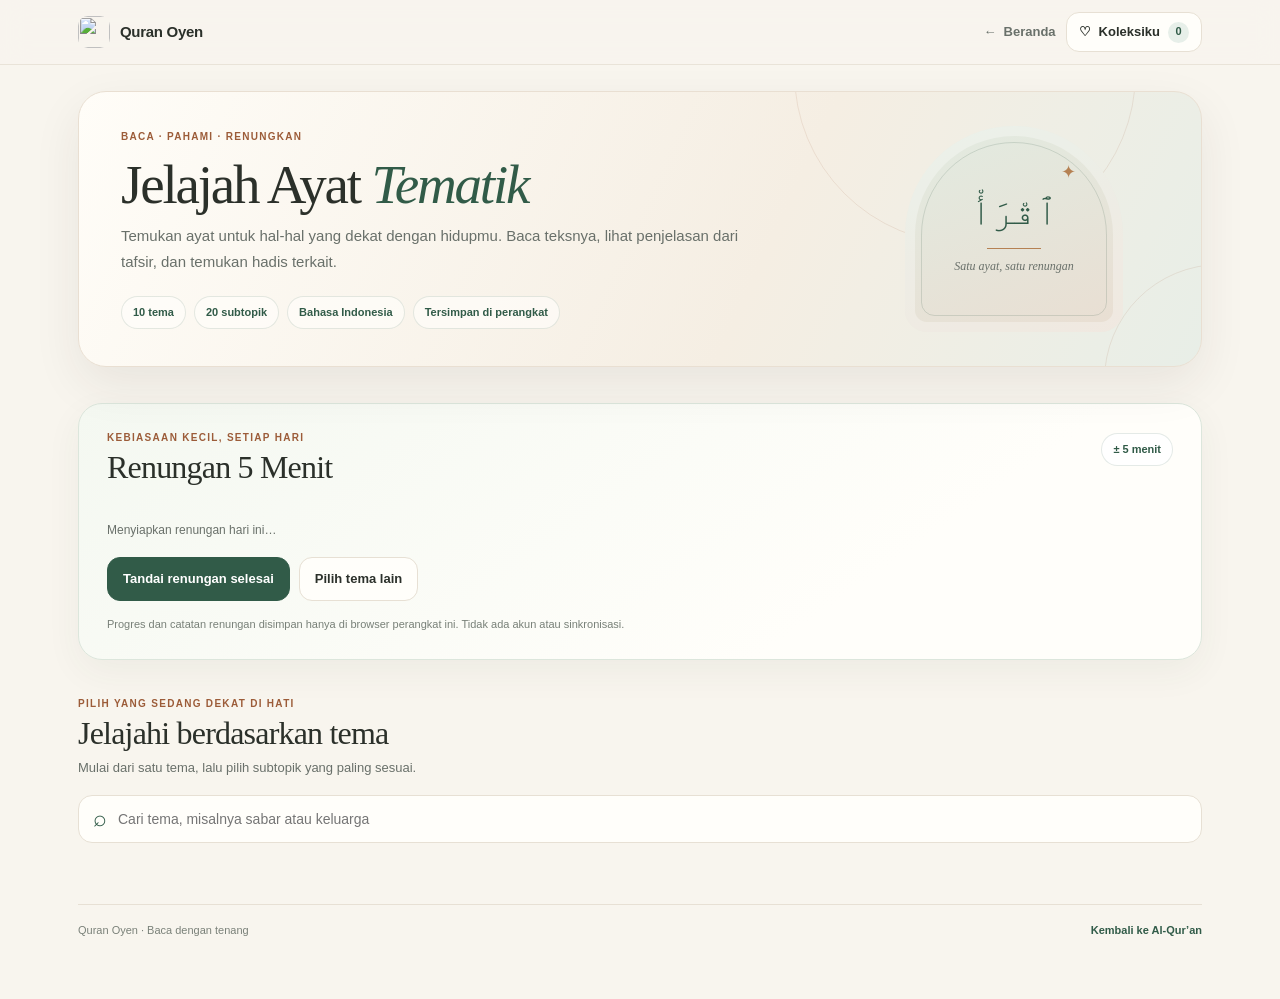
==== tema.html @ ecc6844a "feat: add topical Quran explorer and daily reflections" ====
<!doctype html>
<html lang="id">
<head>
  <meta charset="utf-8">
  <meta name="viewport" content="width=device-width, initial-scale=1, viewport-fit=cover">
  <meta name="theme-color" content="#f8f5ee">
  <meta name="description" content="Jelajahi ayat Al-Qur’an berdasarkan tema, baca rujukan tafsir dan hadis terkait, lalu renungkan 5 menit setiap hari.">
  <title>Jelajah Ayat Tematik · Quran Oyen</title>
  <link rel="manifest" href="manifest.webmanifest">
  <link rel="icon" href="icons/favicon.svg" type="image/svg+xml">
  <link rel="apple-touch-icon" href="icons/apple-touch-icon.png">
  <link rel="stylesheet" href="tema.css">
  <script type="module" src="tema.js"></script>
</head>
<body>
  <a class="skip-link" href="#main">Langsung ke konten utama</a>
  <header class="topbar">
    <div class="topbar-inner">
      <a class="brand" href="./" aria-label="Quran Oyen, kembali ke beranda"><img src="icons/favicon.svg" width="32" height="32" alt=""><span>Quran Oyen</span></a>
      <div class="topbar-actions"><a class="back-home" href="./"><span aria-hidden="true">←</span> <span>Beranda</span></a><button class="button secondary saved-open" id="saved-open" type="button" aria-controls="saved-view"><span aria-hidden="true">♡</span> Koleksiku <b id="saved-count">0</b></button></div>
    </div>
  </header>
  <main id="main" tabindex="-1">
    <section class="hero" aria-labelledby="page-title">
      <div class="hero-copy"><span class="eyebrow">BACA · PAHAMI · RENUNGKAN</span><h1 id="page-title">Jelajah Ayat <em>Tematik</em></h1><p>Temukan ayat untuk hal-hal yang dekat dengan hidupmu. Baca teksnya, lihat penjelasan dari tafsir, dan temukan hadis terkait.</p><div class="hero-meta"><span>10 tema</span><span>20 subtopik</span><span>Bahasa Indonesia</span><span>Tersimpan di perangkat</span></div></div>
      <div class="hero-art" aria-hidden="true"><span class="art-star">✦</span><span class="art-arabic">ٱقْرَأْ</span><span class="art-line"></span><span class="art-caption">Satu ayat, satu renungan</span></div>
    </section>

    <section class="reflection-section" id="renungan" aria-labelledby="reflection-title">
      <div class="section-heading"><div><span class="eyebrow">KEBIASAAN KECIL, SETIAP HARI</span><h2 id="reflection-title">Renungan 5 Menit</h2><p id="reflection-date"></p></div><span class="time-pill">± 5 menit</span></div>
      <div class="reflection-progress" id="reflection-progress" aria-label="Progres renungan harian"></div>
      <p class="status" id="reflection-status" role="status" aria-live="polite">Menyiapkan renungan hari ini…</p>
      <div id="reflection-content"></div>
      <div class="reflection-actions"><button class="button primary" id="reflection-done" type="button">Tandai renungan selesai</button><button class="button secondary" id="reflection-another" type="button">Pilih tema lain</button></div>
      <p class="privacy-note">Progres dan catatan renungan disimpan hanya di browser perangkat ini. Tidak ada akun atau sinkronisasi.</p>
    </section>

    <section class="topic-section" id="topic-explorer" aria-labelledby="topics-title">
      <div class="section-heading"><div><span class="eyebrow">PILIH YANG SEDANG DEKAT DI HATI</span><h2 id="topics-title">Jelajahi berdasarkan tema</h2><p>Mulai dari satu tema, lalu pilih subtopik yang paling sesuai.</p></div></div>
      <label class="search-field"><span class="search-icon" aria-hidden="true">⌕</span><input type="search" id="theme-search" autocomplete="off" placeholder="Cari tema, misalnya sabar atau keluarga" aria-label="Cari tema atau subtopik"></label>
      <p class="status" id="theme-status" role="status" aria-live="polite"></p>
      <div class="theme-grid" id="theme-grid" aria-label="Daftar tema Al-Qur’an"></div>
      <section class="topic-detail" id="topic-detail" aria-labelledby="topic-detail-title" hidden>
        <div class="detail-top"><button class="text-button" id="back-to-themes" type="button">← Semua tema</button><span class="topic-kicker" id="topic-kicker"></span></div>
        <h2 id="topic-detail-title"></h2><p id="topic-description"></p>
        <div class="subtopic-list" id="subtopic-list" role="group" aria-label="Pilih subtopik"></div>
      </section>
      <section class="results-section" id="topic-results" aria-labelledby="results-title" hidden>
        <div class="results-heading"><div><span class="eyebrow" id="results-kicker"></span><h2 id="results-title"></h2><p id="results-intro"></p></div><button class="text-button" id="change-subtopic" type="button">Ganti subtopik</button></div>
        <div class="verse-list" id="verse-list"></div>
        <section class="hadith-section" aria-labelledby="hadith-title"><div class="hadith-head"><div><span class="eyebrow">PELENGKAP BACAAN</span><h3 id="hadith-title">Hadis terkait</h3><p id="hadith-intro">Hadis dicari berdasarkan tema pilihan.</p></div><span class="hadith-mark" aria-hidden="true">حديث</span></div><p class="status" id="hadith-status" role="status" aria-live="polite"></p><div class="hadith-list" id="hadith-list"></div><p class="source-note">Hasil pencarian hadis mengikuti kata kunci dari penyedia API; tidak selalu merupakan syarah langsung atas ayat. Nomor dan redaksi dapat berbeda menurut edisi. Periksa rujukan sebelum mengutip.</p></section>
        <p class="source-note" id="topic-sources"></p>
      </section>
    </section>

    <section class="saved-section" id="saved-view" aria-labelledby="saved-title" hidden>
      <div class="section-heading"><div><span class="eyebrow">TERSIMPAN DI PERANGKAT INI</span><h2 id="saved-title">Koleksi Ayatku</h2><p>Ayat yang kamu simpan hanya dapat dilihat di browser ini.</p></div><button class="text-button" id="saved-close" type="button">Tutup</button></div>
      <div class="verse-list" id="saved-list"></div><p class="status" id="saved-empty" hidden>Belum ada ayat tersimpan. Ketuk “Simpan” pada ayat yang ingin kamu baca lagi.</p>
    </section>

    <footer class="page-footer"><span>Quran Oyen · Baca dengan tenang</span><a href="./">Kembali ke Al-Qur’an</a></footer>
  </main>
  <div class="toast" id="toast" role="status" aria-live="polite" hidden></div>
  <noscript><p class="noscript">Aktifkan JavaScript untuk menjelajahi ayat tematik. <a href="./">Kembali ke Al-Qur’an</a>.</p></noscript>
</body>
</html>
---- tema.css ----
@font-face{font-family:AmiriQuran;src:url("vendor/fonts-amiri-quran-v19/amiri-quran-arabic.woff2") format("woff2");font-style:normal;font-weight:400;font-display:swap}
:root{color-scheme:light;--paper:#f8f5ee;--sheet:#fffefa;--panel:#f1ece2;--ink:#2b302a;--muted:#69706a;--line:#e7e0d4;--green:#315b48;--green-dark:#214331;--green-soft:#e7efe9;--rust:#9c5c39;--rust-soft:#f3e9df;--shadow:0 18px 48px rgb(47 43 34 / .08);--sans:Inter,-apple-system,BlinkMacSystemFont,"Segoe UI",sans-serif;--serif:Georgia,"Times New Roman",serif;--safe-top:env(safe-area-inset-top,0px);--safe-bottom:env(safe-area-inset-bottom,0px)}
*{box-sizing:border-box}html{scroll-behavior:smooth;scroll-padding-top:86px}body{margin:0;background:var(--paper);color:var(--ink);font-family:var(--sans);font-size:15px;line-height:1.55}body:has(.toast:not([hidden])){padding-bottom:70px}button,input,textarea{font:inherit}button,a{-webkit-tap-highlight-color:transparent}a{color:inherit}button{color:inherit}.skip-link{position:absolute;z-index:5;left:12px;top:-60px;padding:10px 14px;border-radius:12px;background:var(--sheet)}.skip-link:focus{top:calc(var(--safe-top) + 10px)}
.topbar{position:sticky;top:0;z-index:10;background:rgb(248 245 238 / .91);backdrop-filter:blur(14px);border-bottom:1px solid rgb(231 224 212 / .82);padding-top:var(--safe-top)}.topbar-inner{max-width:1180px;margin:auto;min-height:64px;padding:8px 28px;display:flex;align-items:center;justify-content:space-between;gap:16px}.brand,.topbar-actions,.back-home{display:flex;align-items:center}.brand{gap:10px;text-decoration:none;font-weight:750;letter-spacing:-.02em}.brand img{border-radius:10px}.topbar-actions{gap:10px}.back-home{gap:7px;text-decoration:none;color:var(--muted);font-size:13px;font-weight:650}.button{min-height:44px;border-radius:13px;padding:10px 15px;border:1px solid var(--line);display:inline-flex;align-items:center;justify-content:center;gap:8px;text-decoration:none;font-size:13px;font-weight:700;cursor:pointer;transition:transform .18s ease,background .18s ease,border-color .18s ease}.button:hover{transform:translateY(-1px)}.button.primary{background:var(--green);border-color:var(--green);color:#fff}.button.primary:hover{background:var(--green-dark)}.button.secondary{background:var(--sheet);color:var(--ink)}.button:disabled{opacity:.55;cursor:wait;transform:none}.saved-open{min-height:40px;padding:8px 12px}.saved-open b{min-width:21px;height:21px;padding:0 5px;border-radius:999px;background:var(--green-soft);color:var(--green);font-size:11px;display:grid;place-items:center}
main{max-width:1180px;margin:0 auto;padding:26px 28px 60px}.hero{position:relative;isolation:isolate;min-height:272px;overflow:hidden;display:grid;grid-template-columns:minmax(0,1fr) 290px;align-items:center;gap:20px;padding:34px 42px;border:1px solid #e9dfd2;border-radius:28px;background:linear-gradient(115deg,#fffdf8 0%,#f5eee3 61%,#e8eee7 100%);box-shadow:var(--shadow)}.hero:before,.hero:after{content:"";position:absolute;z-index:-1;border:1px solid rgb(156 92 57 / .12);border-radius:50%}.hero:before{width:340px;height:340px;right:65px;top:-190px}.hero:after{width:230px;height:230px;right:-135px;bottom:-130px}.hero-copy{max-width:720px}.eyebrow{display:block;color:var(--rust);font-size:10px;font-weight:800;letter-spacing:.13em;line-height:1.5}.hero h1{margin:12px 0 10px;font-family:var(--serif);font-size:clamp(34px,5vw,55px);line-height:1.04;letter-spacing:-.04em;font-weight:500}.hero h1 em{color:var(--green);font-weight:500}.hero-copy>p{max-width:620px;margin:0;color:var(--muted);font-size:15px;line-height:1.7}.hero-meta{display:flex;flex-wrap:wrap;gap:8px;margin-top:22px}.hero-meta span,.time-pill{padding:7px 11px;border:1px solid rgb(49 91 72 / .13);border-radius:999px;background:rgb(255 254 250 / .64);color:var(--green);font-size:11px;font-weight:700}.hero-art{position:relative;justify-self:center;width:218px;height:206px;border-radius:110px 110px 22px 22px;background:linear-gradient(160deg,#e2ebe1,#e9ded2);display:flex;flex-direction:column;align-items:center;justify-content:center;box-shadow:inset 0 0 0 10px rgb(255 255 255 / .3)}.hero-art:before{content:"";position:absolute;inset:16px;border:1px solid rgb(49 91 72 / .16);border-radius:110px 110px 16px 16px}.art-star{position:absolute;top:33px;right:47px;color:#b58153;font-size:18px}.art-arabic{font-family:AmiriQuran,serif;color:var(--green);font-size:37px;direction:rtl}.art-line{width:54px;height:1px;background:#b58153;margin:8px 0}.art-caption{font-family:var(--serif);color:var(--muted);font-size:12px;font-style:italic}
.reflection-section,.topic-section,.saved-section{margin-top:36px}.reflection-section{padding:26px 28px;border:1px solid #dce6dc;border-radius:24px;background:linear-gradient(145deg,#f4f8f1,#fffefa 70%);box-shadow:0 12px 36px rgb(47 72 52 / .055)}.section-heading,.results-heading,.hadith-head{display:flex;align-items:flex-start;justify-content:space-between;gap:16px}.section-heading h2,.topic-section h2,.saved-section h2,.results-heading h2{margin:4px 0 5px;font-family:var(--serif);font-size:clamp(24px,3vw,32px);font-weight:500;line-height:1.16;letter-spacing:-.025em}.section-heading p,.results-heading p,.topic-detail>p,.topic-section>.section-heading p{margin:0;color:var(--muted);font-size:13px;line-height:1.65}.time-pill{flex:none;margin-top:3px;background:#fff}.reflection-progress{display:flex;gap:6px;margin:18px 0 6px}.day-dot{flex:1;min-width:0;height:7px;border-radius:99px;background:#dfe5dc;position:relative}.day-dot.is-done{background:var(--green)}.day-dot.today{outline:2px solid #b4c8b6;outline-offset:2px}.day-dot-label{position:absolute;left:50%;top:11px;transform:translateX(-50%);font-size:9px;color:#89918a}.status{margin:12px 0;color:var(--muted);font-size:12px;line-height:1.5}.status:empty{display:none}.status.is-error{color:#a34032}.reflection-actions{display:flex;flex-wrap:wrap;gap:9px;margin-top:18px}.privacy-note,.source-note{color:#788078;font-size:11px;line-height:1.65}.privacy-note{margin:14px 0 0}.reflection-content{margin-top:21px}.reflection-context{margin:0 0 14px;padding:13px 15px;border-left:3px solid #a6bba7;border-radius:0 12px 12px 0;background:#f4f6ef;color:#515b51;font-size:13px;line-height:1.65}.question-card{margin-top:14px;padding:16px 18px;border:1px solid var(--line);border-radius:16px;background:var(--sheet)}.question-card h3{margin:0 0 8px;font-size:13px;color:var(--green)}.question-card ol{margin:0;padding-left:20px;color:var(--ink-2,var(--muted));font:15px/1.75 var(--serif)}.question-card li+li{margin-top:5px}.note-field{display:grid;gap:7px;margin-top:14px}.note-field span{font-size:11px;font-weight:700;color:var(--muted)}.note-field textarea{width:100%;min-height:68px;resize:vertical;padding:11px 12px;border:1px solid var(--line);border-radius:12px;background:var(--sheet);color:var(--ink);font-size:14px;line-height:1.5}.note-field textarea:focus,.search-field input:focus{outline:3px solid rgb(49 91 72 / .12);border-color:#9ab09c}
.topic-section>.section-heading{margin-bottom:16px}.search-field{height:48px;display:flex;align-items:center;gap:9px;padding:0 14px;border:1px solid var(--line);border-radius:14px;background:var(--sheet)}.search-icon{color:var(--green);font-size:23px}.search-field input{width:100%;min-width:0;height:100%;border:0;outline:0;background:transparent;color:var(--ink);font-size:14px}.theme-grid{display:grid;grid-template-columns:repeat(5,minmax(0,1fr));gap:12px;margin-top:16px}.theme-card{min-height:144px;text-align:left;padding:16px;border:1px solid var(--line);border-radius:17px;background:var(--sheet);cursor:pointer;display:flex;flex-direction:column;align-items:flex-start;transition:transform .18s ease,border-color .18s ease,box-shadow .18s ease}.theme-card:hover,.theme-card[aria-pressed=true]{transform:translateY(-2px);border-color:#b6c7b5;box-shadow:0 9px 24px rgb(46 63 46 / .07)}.theme-icon{width:36px;height:36px;display:grid;place-items:center;border-radius:12px;background:var(--green-soft);color:var(--green);font-family:AmiriQuran,serif;font-size:18px}.theme-card strong{margin-top:11px;font-family:var(--serif);font-size:17px;font-weight:600}.theme-card small{margin-top:4px;color:var(--muted);font-size:11px;line-height:1.45}.theme-card .arrow{align-self:flex-end;margin-top:auto;color:var(--rust);font-size:18px;line-height:1}
.topic-detail,.results-section,.saved-section{margin-top:24px;padding:23px 25px;border:1px solid var(--line);border-radius:22px;background:var(--sheet);box-shadow:0 10px 30px rgb(45 42 34 / .04)}.detail-top{display:flex;align-items:center;justify-content:space-between;gap:10px}.text-button{min-height:40px;padding:8px 10px;border:0;border-radius:10px;background:transparent;color:var(--green);font-size:12px;font-weight:750;cursor:pointer}.text-button:hover{background:var(--green-soft)}.topic-kicker{font-size:10px;color:var(--rust);font-weight:800;letter-spacing:.1em;text-transform:uppercase}.topic-detail h2{margin:10px 0 5px;font-family:var(--serif);font-size:28px;font-weight:500}.subtopic-list{display:grid;grid-template-columns:repeat(2,minmax(0,1fr));gap:10px;margin-top:16px}.subtopic-card{display:flex;align-items:center;justify-content:space-between;gap:12px;min-height:68px;padding:13px 15px;border:1px solid var(--line);border-radius:14px;background:#fffefa;text-align:left;cursor:pointer}.subtopic-card:hover,.subtopic-card[aria-pressed=true]{border-color:#a9c0ab;background:#f7faf5}.subtopic-card strong{font-size:13px;line-height:1.35}.subtopic-card small{display:block;margin-top:3px;color:var(--muted);font-size:10px}.subtopic-card .chevron{color:var(--rust);font-size:20px}.results-section{scroll-margin-top:82px}.results-heading{align-items:center;padding-bottom:15px;border-bottom:1px solid var(--line)}.results-heading h2{font-size:25px}.results-heading .text-button{flex:none}.verse-list{display:grid;grid-template-columns:minmax(0,1fr);gap:12px;margin-top:15px}.verse-card{padding:18px 19px;border:1px solid var(--line);border-radius:18px;background:#fffefa;box-shadow:0 6px 16px rgb(37 42 34 / .025)}.verse-ref{display:flex;justify-content:space-between;align-items:center;gap:10px;color:var(--green);font-size:11px;font-weight:750}.verse-ref a{text-decoration:none}.verse-arabic{margin:17px 0 10px;color:#253e32;font-family:AmiriQuran,serif;font-size:clamp(27px,4vw,34px);line-height:1.85;text-align:right;direction:rtl}.verse-translation{margin:0;color:#434b44;font:16px/1.75 var(--serif)}.explanation{margin-top:13px;padding:12px 14px;border-radius:12px;background:#f5f2eb}.explanation-label{display:block;margin-bottom:4px;color:var(--rust);font-size:10px;font-weight:800;letter-spacing:.045em}.explanation p{margin:0;color:#4f574f;font-size:12px;line-height:1.65}.verse-actions{display:flex;flex-wrap:wrap;gap:7px;margin-top:13px}.action-chip{min-height:36px;padding:7px 11px;border:1px solid var(--line);border-radius:999px;background:#fff;color:var(--ink);display:inline-flex;align-items:center;justify-content:center;gap:6px;text-decoration:none;font-size:11px;font-weight:700;cursor:pointer}.action-chip:hover,.action-chip[aria-pressed=true]{border-color:#b0c2af;background:var(--green-soft);color:var(--green)}.action-chip:disabled{opacity:.55;cursor:wait}.tafsir-details{margin-top:11px;border-top:1px solid var(--line);padding-top:9px}.tafsir-details summary{color:var(--green);font-size:11px;font-weight:750;cursor:pointer}.tafsir-text{margin:10px 0 0;color:#505850;font-family:var(--serif);font-size:14px;line-height:1.8}.tafsir-source{margin:8px 0 0;color:#788078;font-size:10px;line-height:1.55}.tafsir-secondary{margin-top:7px;border:1px solid #ebe5dc;border-radius:10px;padding:9px 11px}.tafsir-secondary summary{font-size:10px}.tafsir-secondary .tafsir-text{font-size:13px}
.hadith-section{margin-top:21px;padding:20px;border:1px solid #eadbcd;border-radius:18px;background:linear-gradient(135deg,#faf3eb,#fffefa 75%)}.hadith-head{align-items:center}.hadith-head h3{margin:3px 0 3px;font-family:var(--serif);font-size:22px;font-weight:500}.hadith-head p{margin:0;color:var(--muted);font-size:11px}.hadith-mark{font-family:AmiriQuran,serif;color:var(--rust);font-size:25px}.hadith-list{display:grid;gap:9px}.hadith-card{padding:13px 14px;border:1px solid #eadfD3;border-radius:14px;background:rgb(255 254 250 / .9)}.hadith-result-label{display:block;margin-bottom:6px;color:var(--rust);font-size:9px;font-weight:800;letter-spacing:.08em;text-transform:uppercase}.hadith-card p{margin:0;color:#3f483f;font:14px/1.7 var(--serif);white-space:pre-line}.hadith-card .hadith-meta{margin-top:7px;color:#7b6757;font:10px/1.5 var(--sans);white-space:normal}.hadith-card .hadith-arabic{margin-bottom:8px;color:#314b3d;font-family:AmiriQuran,serif;font-size:22px;line-height:1.7;text-align:right;direction:rtl}.hadith-section .source-note{margin-bottom:0}.source-note{margin:12px 0 0}.page-footer{margin-top:45px;padding-top:17px;border-top:1px solid var(--line);display:flex;justify-content:space-between;gap:12px;color:#7a8179;font-size:11px}.page-footer a{color:var(--green);font-weight:700;text-decoration:none}.toast{position:fixed;z-index:20;left:50%;bottom:calc(18px + var(--safe-bottom));transform:translateX(-50%);max-width:min(560px,calc(100vw - 28px));padding:12px 16px;border-radius:14px;background:#29342d;color:white;box-shadow:0 8px 28px rgb(0 0 0 / .2);font-size:13px}.toast[hidden],[hidden]{display:none!important}.noscript{margin:18px;padding:15px;border:1px solid var(--line);border-radius:12px;background:#fff}
@media(max-width:960px){main{padding-right:20px;padding-left:20px}.theme-grid{grid-template-columns:repeat(3,minmax(0,1fr))}.hero{grid-template-columns:minmax(0,1fr) 220px;padding:30px}.hero-art{width:185px;height:185px}}
@media(max-width:640px){html{scroll-padding-top:72px}.topbar-inner{min-height:58px;padding:7px 16px}.brand{font-size:14px}.brand img{width:29px;height:29px}.topbar-actions{gap:8px}.back-home{font-size:12px}.saved-open{min-height:38px;padding:7px 9px;font-size:11px}main{padding:15px 14px 42px}.hero{min-height:0;grid-template-columns:minmax(0,1fr) 95px;gap:4px;padding:24px 19px;border-radius:22px}.hero h1{font-size:34px}.hero-copy>p{font-size:13px}.hero-meta{gap:6px;margin-top:16px}.hero-meta span{padding:6px 8px;font-size:9px}.hero-art{width:86px;height:120px;border-radius:50px 50px 12px 12px;box-shadow:inset 0 0 0 5px rgb(255 255 255 / .3)}.hero-art:before{inset:9px;border-radius:48px 48px 9px 9px}.art-arabic{font-size:21px}.art-line{width:34px;margin:5px 0}.art-caption{font-size:8px}.art-star{top:19px;right:19px;font-size:12px}.reflection-section{margin-top:21px;padding:19px 15px;border-radius:19px}.section-heading{gap:8px}.section-heading h2,.topic-section h2,.saved-section h2{font-size:25px}.section-heading p,.topic-section>.section-heading p{font-size:12px}.time-pill{padding:6px 9px;font-size:9px}.reflection-progress{margin-top:15px}.topic-section,.saved-section{margin-top:26px}.theme-grid{grid-template-columns:repeat(2,minmax(0,1fr));gap:8px}.theme-card{min-height:125px;padding:12px;border-radius:15px}.theme-card strong{font-size:16px;margin-top:8px}.theme-card small{font-size:10px}.theme-icon{width:32px;height:32px}.topic-detail,.results-section,.saved-section{margin-top:17px;padding:17px 14px;border-radius:18px}.subtopic-list{grid-template-columns:minmax(0,1fr);gap:8px}.subtopic-card{min-height:62px}.results-heading{align-items:flex-start;gap:8px}.results-heading h2{font-size:22px}.results-heading p{font-size:12px}.results-heading .text-button{max-width:95px;padding:6px;font-size:10px}.verse-card{padding:15px 13px;border-radius:15px}.verse-arabic{font-size:28px;margin-top:14px}.verse-translation{font-size:15px}.verse-actions{gap:6px}.action-chip{min-height:38px;padding:7px 9px;font-size:10px}.hadith-section{padding:15px 12px}.hadith-head h3{font-size:20px}.hadith-card{padding:12px}.page-footer{margin-top:32px;font-size:10px}.reflection-actions{display:grid;grid-template-columns:1fr}.reflection-actions .button{width:100%}}
@media(max-width:360px){.hero{grid-template-columns:minmax(0,1fr) 76px;padding:20px 14px}.hero h1{font-size:30px}.hero-art{width:70px;height:110px}.saved-open{font-size:0;gap:4px}.saved-open span,.saved-open b{font-size:11px}.theme-card{padding:10px}.theme-card strong{font-size:14px}}
@media(prefers-reduced-motion:reduce){*,*::before,*::after{scroll-behavior:auto!important;transition-duration:.01ms!important;animation-duration:.01ms!important;animation-iteration-count:1!important}}
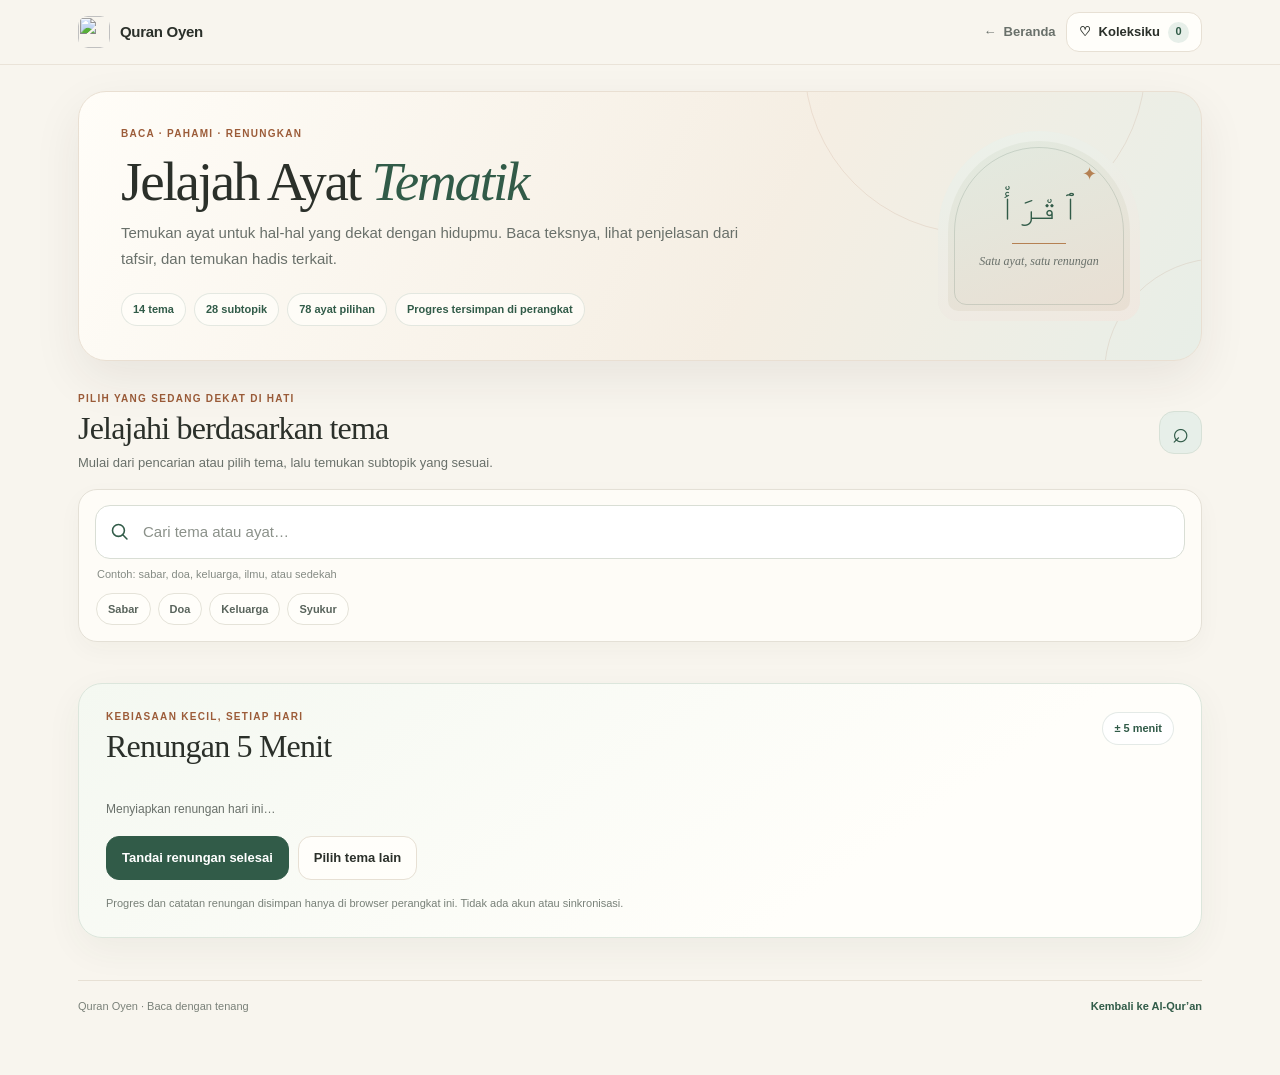
==== commit ad351639: "feat: polish topical Quran explorer" ====
--- a/tema.html
+++ b/tema.html
@@ -17,28 +17,48 @@
   <header class="topbar">
     <div class="topbar-inner">
       <a class="brand" href="./" aria-label="Quran Oyen, kembali ke beranda"><img src="icons/favicon.svg" width="32" height="32" alt=""><span>Quran Oyen</span></a>
-      <div class="topbar-actions"><a class="back-home" href="./"><span aria-hidden="true">←</span> <span>Beranda</span></a><button class="button secondary saved-open" id="saved-open" type="button" aria-controls="saved-view"><span aria-hidden="true">♡</span> Koleksiku <b id="saved-count">0</b></button></div>
+      <nav class="topbar-actions" aria-label="Navigasi halaman">
+        <a class="back-home" href="./"><span aria-hidden="true">←</span> <span>Beranda</span></a>
+        <button class="button secondary saved-open" id="saved-open" type="button" aria-controls="saved-view"><span aria-hidden="true">♡</span> Koleksiku <b id="saved-count">0</b></button>
+      </nav>
     </div>
   </header>
   <main id="main" tabindex="-1">
     <section class="hero" aria-labelledby="page-title">
-      <div class="hero-copy"><span class="eyebrow">BACA · PAHAMI · RENUNGKAN</span><h1 id="page-title">Jelajah Ayat <em>Tematik</em></h1><p>Temukan ayat untuk hal-hal yang dekat dengan hidupmu. Baca teksnya, lihat penjelasan dari tafsir, dan temukan hadis terkait.</p><div class="hero-meta"><span>10 tema</span><span>20 subtopik</span><span>Bahasa Indonesia</span><span>Tersimpan di perangkat</span></div></div>
+      <div class="hero-copy">
+        <span class="eyebrow">BACA · PAHAMI · RENUNGKAN</span>
+        <h1 id="page-title">Jelajah Ayat <em>Tematik</em></h1>
+        <p>Temukan ayat untuk hal-hal yang dekat dengan hidupmu. Baca teksnya, lihat penjelasan dari tafsir, dan temukan hadis terkait.</p>
+        <div class="hero-meta" aria-label="Cakupan materi">
+          <span><b id="theme-total">14</b> tema</span>
+          <span><b id="subtopic-total">28</b> subtopik</span>
+          <span><b id="verse-total">78</b> ayat pilihan</span>
+          <span>Progres tersimpan di perangkat</span>
+        </div>
+      </div>
       <div class="hero-art" aria-hidden="true"><span class="art-star">✦</span><span class="art-arabic">ٱقْرَأْ</span><span class="art-line"></span><span class="art-caption">Satu ayat, satu renungan</span></div>
     </section>
 
-    <section class="reflection-section" id="renungan" aria-labelledby="reflection-title">
-      <div class="section-heading"><div><span class="eyebrow">KEBIASAAN KECIL, SETIAP HARI</span><h2 id="reflection-title">Renungan 5 Menit</h2><p id="reflection-date"></p></div><span class="time-pill">± 5 menit</span></div>
-      <div class="reflection-progress" id="reflection-progress" aria-label="Progres renungan harian"></div>
-      <p class="status" id="reflection-status" role="status" aria-live="polite">Menyiapkan renungan hari ini…</p>
-      <div id="reflection-content"></div>
-      <div class="reflection-actions"><button class="button primary" id="reflection-done" type="button">Tandai renungan selesai</button><button class="button secondary" id="reflection-another" type="button">Pilih tema lain</button></div>
-      <p class="privacy-note">Progres dan catatan renungan disimpan hanya di browser perangkat ini. Tidak ada akun atau sinkronisasi.</p>
-    </section>
-
     <section class="topic-section" id="topic-explorer" aria-labelledby="topics-title">
-      <div class="section-heading"><div><span class="eyebrow">PILIH YANG SEDANG DEKAT DI HATI</span><h2 id="topics-title">Jelajahi berdasarkan tema</h2><p>Mulai dari satu tema, lalu pilih subtopik yang paling sesuai.</p></div></div>
-      <label class="search-field"><span class="search-icon" aria-hidden="true">⌕</span><input type="search" id="theme-search" autocomplete="off" placeholder="Cari tema, misalnya sabar atau keluarga" aria-label="Cari tema atau subtopik"></label>
-      <p class="status" id="theme-status" role="status" aria-live="polite"></p>
+      <div class="section-heading topic-heading">
+        <div><span class="eyebrow">PILIH YANG SEDANG DEKAT DI HATI</span><h2 id="topics-title">Jelajahi berdasarkan tema</h2><p>Mulai dari pencarian atau pilih tema, lalu temukan subtopik yang sesuai.</p></div>
+        <span class="browse-mark" aria-hidden="true">⌕</span>
+      </div>
+      <div class="search-panel">
+        <div class="search-field">
+          <svg class="search-icon" viewBox="0 0 24 24" aria-hidden="true"><circle cx="10.8" cy="10.8" r="6.8"></circle><path d="m16 16 4.5 4.5"></path></svg>
+          <input type="search" id="theme-search" autocomplete="off" enterkeyhint="search" placeholder="Cari tema atau ayat…" aria-label="Cari tema atau subtopik" aria-describedby="theme-search-hint" aria-controls="theme-grid">
+          <button class="search-clear" id="theme-search-clear" type="button" aria-label="Hapus pencarian" hidden>×</button>
+        </div>
+        <p class="search-hint" id="theme-search-hint">Contoh: sabar, doa, keluarga, ilmu, atau sedekah</p>
+        <div class="search-chips" id="search-chips" aria-label="Pencarian cepat">
+          <button class="search-chip" type="button" data-search-query="sabar">Sabar</button>
+          <button class="search-chip" type="button" data-search-query="doa">Doa</button>
+          <button class="search-chip" type="button" data-search-query="keluarga">Keluarga</button>
+          <button class="search-chip" type="button" data-search-query="syukur">Syukur</button>
+        </div>
+      </div>
+      <p class="status theme-status" id="theme-status" role="status" aria-live="polite"></p>
       <div class="theme-grid" id="theme-grid" aria-label="Daftar tema Al-Qur’an"></div>
       <section class="topic-detail" id="topic-detail" aria-labelledby="topic-detail-title" hidden>
         <div class="detail-top"><button class="text-button" id="back-to-themes" type="button">← Semua tema</button><span class="topic-kicker" id="topic-kicker"></span></div>
@@ -53,6 +73,15 @@
       </section>
     </section>
 
+    <section class="reflection-section" id="renungan" aria-labelledby="reflection-title">
+      <div class="section-heading"><div><span class="eyebrow">KEBIASAAN KECIL, SETIAP HARI</span><h2 id="reflection-title">Renungan 5 Menit</h2><p id="reflection-date"></p></div><span class="time-pill">± 5 menit</span></div>
+      <div class="reflection-progress" id="reflection-progress" aria-label="Progres renungan harian"></div>
+      <p class="status" id="reflection-status" role="status" aria-live="polite">Menyiapkan renungan hari ini…</p>
+      <div id="reflection-content"></div>
+      <div class="reflection-actions"><button class="button primary" id="reflection-done" type="button">Tandai renungan selesai</button><button class="button secondary" id="reflection-another" type="button">Pilih tema lain</button></div>
+      <p class="privacy-note">Progres dan catatan renungan disimpan hanya di browser perangkat ini. Tidak ada akun atau sinkronisasi.</p>
+    </section>
+
     <section class="saved-section" id="saved-view" aria-labelledby="saved-title" hidden>
       <div class="section-heading"><div><span class="eyebrow">TERSIMPAN DI PERANGKAT INI</span><h2 id="saved-title">Koleksi Ayatku</h2><p>Ayat yang kamu simpan hanya dapat dilihat di browser ini.</p></div><button class="text-button" id="saved-close" type="button">Tutup</button></div>
       <div class="verse-list" id="saved-list"></div><p class="status" id="saved-empty" hidden>Belum ada ayat tersimpan. Ketuk “Simpan” pada ayat yang ingin kamu baca lagi.</p>
--- a/tema.css
+++ b/tema.css
@@ -1,13 +1,13 @@
 @font-face{font-family:AmiriQuran;src:url("vendor/fonts-amiri-quran-v19/amiri-quran-arabic.woff2") format("woff2");font-style:normal;font-weight:400;font-display:swap}
 :root{color-scheme:light;--paper:#f8f5ee;--sheet:#fffefa;--panel:#f1ece2;--ink:#2b302a;--muted:#69706a;--line:#e7e0d4;--green:#315b48;--green-dark:#214331;--green-soft:#e7efe9;--rust:#9c5c39;--rust-soft:#f3e9df;--shadow:0 18px 48px rgb(47 43 34 / .08);--sans:Inter,-apple-system,BlinkMacSystemFont,"Segoe UI",sans-serif;--serif:Georgia,"Times New Roman",serif;--safe-top:env(safe-area-inset-top,0px);--safe-bottom:env(safe-area-inset-bottom,0px)}
-*{box-sizing:border-box}html{scroll-behavior:smooth;scroll-padding-top:86px}body{margin:0;background:var(--paper);color:var(--ink);font-family:var(--sans);font-size:15px;line-height:1.55}body:has(.toast:not([hidden])){padding-bottom:70px}button,input,textarea{font:inherit}button,a{-webkit-tap-highlight-color:transparent}a{color:inherit}button{color:inherit}.skip-link{position:absolute;z-index:5;left:12px;top:-60px;padding:10px 14px;border-radius:12px;background:var(--sheet)}.skip-link:focus{top:calc(var(--safe-top) + 10px)}
-.topbar{position:sticky;top:0;z-index:10;background:rgb(248 245 238 / .91);backdrop-filter:blur(14px);border-bottom:1px solid rgb(231 224 212 / .82);padding-top:var(--safe-top)}.topbar-inner{max-width:1180px;margin:auto;min-height:64px;padding:8px 28px;display:flex;align-items:center;justify-content:space-between;gap:16px}.brand,.topbar-actions,.back-home{display:flex;align-items:center}.brand{gap:10px;text-decoration:none;font-weight:750;letter-spacing:-.02em}.brand img{border-radius:10px}.topbar-actions{gap:10px}.back-home{gap:7px;text-decoration:none;color:var(--muted);font-size:13px;font-weight:650}.button{min-height:44px;border-radius:13px;padding:10px 15px;border:1px solid var(--line);display:inline-flex;align-items:center;justify-content:center;gap:8px;text-decoration:none;font-size:13px;font-weight:700;cursor:pointer;transition:transform .18s ease,background .18s ease,border-color .18s ease}.button:hover{transform:translateY(-1px)}.button.primary{background:var(--green);border-color:var(--green);color:#fff}.button.primary:hover{background:var(--green-dark)}.button.secondary{background:var(--sheet);color:var(--ink)}.button:disabled{opacity:.55;cursor:wait;transform:none}.saved-open{min-height:40px;padding:8px 12px}.saved-open b{min-width:21px;height:21px;padding:0 5px;border-radius:999px;background:var(--green-soft);color:var(--green);font-size:11px;display:grid;place-items:center}
-main{max-width:1180px;margin:0 auto;padding:26px 28px 60px}.hero{position:relative;isolation:isolate;min-height:272px;overflow:hidden;display:grid;grid-template-columns:minmax(0,1fr) 290px;align-items:center;gap:20px;padding:34px 42px;border:1px solid #e9dfd2;border-radius:28px;background:linear-gradient(115deg,#fffdf8 0%,#f5eee3 61%,#e8eee7 100%);box-shadow:var(--shadow)}.hero:before,.hero:after{content:"";position:absolute;z-index:-1;border:1px solid rgb(156 92 57 / .12);border-radius:50%}.hero:before{width:340px;height:340px;right:65px;top:-190px}.hero:after{width:230px;height:230px;right:-135px;bottom:-130px}.hero-copy{max-width:720px}.eyebrow{display:block;color:var(--rust);font-size:10px;font-weight:800;letter-spacing:.13em;line-height:1.5}.hero h1{margin:12px 0 10px;font-family:var(--serif);font-size:clamp(34px,5vw,55px);line-height:1.04;letter-spacing:-.04em;font-weight:500}.hero h1 em{color:var(--green);font-weight:500}.hero-copy>p{max-width:620px;margin:0;color:var(--muted);font-size:15px;line-height:1.7}.hero-meta{display:flex;flex-wrap:wrap;gap:8px;margin-top:22px}.hero-meta span,.time-pill{padding:7px 11px;border:1px solid rgb(49 91 72 / .13);border-radius:999px;background:rgb(255 254 250 / .64);color:var(--green);font-size:11px;font-weight:700}.hero-art{position:relative;justify-self:center;width:218px;height:206px;border-radius:110px 110px 22px 22px;background:linear-gradient(160deg,#e2ebe1,#e9ded2);display:flex;flex-direction:column;align-items:center;justify-content:center;box-shadow:inset 0 0 0 10px rgb(255 255 255 / .3)}.hero-art:before{content:"";position:absolute;inset:16px;border:1px solid rgb(49 91 72 / .16);border-radius:110px 110px 16px 16px}.art-star{position:absolute;top:33px;right:47px;color:#b58153;font-size:18px}.art-arabic{font-family:AmiriQuran,serif;color:var(--green);font-size:37px;direction:rtl}.art-line{width:54px;height:1px;background:#b58153;margin:8px 0}.art-caption{font-family:var(--serif);color:var(--muted);font-size:12px;font-style:italic}
-.reflection-section,.topic-section,.saved-section{margin-top:36px}.reflection-section{padding:26px 28px;border:1px solid #dce6dc;border-radius:24px;background:linear-gradient(145deg,#f4f8f1,#fffefa 70%);box-shadow:0 12px 36px rgb(47 72 52 / .055)}.section-heading,.results-heading,.hadith-head{display:flex;align-items:flex-start;justify-content:space-between;gap:16px}.section-heading h2,.topic-section h2,.saved-section h2,.results-heading h2{margin:4px 0 5px;font-family:var(--serif);font-size:clamp(24px,3vw,32px);font-weight:500;line-height:1.16;letter-spacing:-.025em}.section-heading p,.results-heading p,.topic-detail>p,.topic-section>.section-heading p{margin:0;color:var(--muted);font-size:13px;line-height:1.65}.time-pill{flex:none;margin-top:3px;background:#fff}.reflection-progress{display:flex;gap:6px;margin:18px 0 6px}.day-dot{flex:1;min-width:0;height:7px;border-radius:99px;background:#dfe5dc;position:relative}.day-dot.is-done{background:var(--green)}.day-dot.today{outline:2px solid #b4c8b6;outline-offset:2px}.day-dot-label{position:absolute;left:50%;top:11px;transform:translateX(-50%);font-size:9px;color:#89918a}.status{margin:12px 0;color:var(--muted);font-size:12px;line-height:1.5}.status:empty{display:none}.status.is-error{color:#a34032}.reflection-actions{display:flex;flex-wrap:wrap;gap:9px;margin-top:18px}.privacy-note,.source-note{color:#788078;font-size:11px;line-height:1.65}.privacy-note{margin:14px 0 0}.reflection-content{margin-top:21px}.reflection-context{margin:0 0 14px;padding:13px 15px;border-left:3px solid #a6bba7;border-radius:0 12px 12px 0;background:#f4f6ef;color:#515b51;font-size:13px;line-height:1.65}.question-card{margin-top:14px;padding:16px 18px;border:1px solid var(--line);border-radius:16px;background:var(--sheet)}.question-card h3{margin:0 0 8px;font-size:13px;color:var(--green)}.question-card ol{margin:0;padding-left:20px;color:var(--ink-2,var(--muted));font:15px/1.75 var(--serif)}.question-card li+li{margin-top:5px}.note-field{display:grid;gap:7px;margin-top:14px}.note-field span{font-size:11px;font-weight:700;color:var(--muted)}.note-field textarea{width:100%;min-height:68px;resize:vertical;padding:11px 12px;border:1px solid var(--line);border-radius:12px;background:var(--sheet);color:var(--ink);font-size:14px;line-height:1.5}.note-field textarea:focus,.search-field input:focus{outline:3px solid rgb(49 91 72 / .12);border-color:#9ab09c}
-.topic-section>.section-heading{margin-bottom:16px}.search-field{height:48px;display:flex;align-items:center;gap:9px;padding:0 14px;border:1px solid var(--line);border-radius:14px;background:var(--sheet)}.search-icon{color:var(--green);font-size:23px}.search-field input{width:100%;min-width:0;height:100%;border:0;outline:0;background:transparent;color:var(--ink);font-size:14px}.theme-grid{display:grid;grid-template-columns:repeat(5,minmax(0,1fr));gap:12px;margin-top:16px}.theme-card{min-height:144px;text-align:left;padding:16px;border:1px solid var(--line);border-radius:17px;background:var(--sheet);cursor:pointer;display:flex;flex-direction:column;align-items:flex-start;transition:transform .18s ease,border-color .18s ease,box-shadow .18s ease}.theme-card:hover,.theme-card[aria-pressed=true]{transform:translateY(-2px);border-color:#b6c7b5;box-shadow:0 9px 24px rgb(46 63 46 / .07)}.theme-icon{width:36px;height:36px;display:grid;place-items:center;border-radius:12px;background:var(--green-soft);color:var(--green);font-family:AmiriQuran,serif;font-size:18px}.theme-card strong{margin-top:11px;font-family:var(--serif);font-size:17px;font-weight:600}.theme-card small{margin-top:4px;color:var(--muted);font-size:11px;line-height:1.45}.theme-card .arrow{align-self:flex-end;margin-top:auto;color:var(--rust);font-size:18px;line-height:1}
-.topic-detail,.results-section,.saved-section{margin-top:24px;padding:23px 25px;border:1px solid var(--line);border-radius:22px;background:var(--sheet);box-shadow:0 10px 30px rgb(45 42 34 / .04)}.detail-top{display:flex;align-items:center;justify-content:space-between;gap:10px}.text-button{min-height:40px;padding:8px 10px;border:0;border-radius:10px;background:transparent;color:var(--green);font-size:12px;font-weight:750;cursor:pointer}.text-button:hover{background:var(--green-soft)}.topic-kicker{font-size:10px;color:var(--rust);font-weight:800;letter-spacing:.1em;text-transform:uppercase}.topic-detail h2{margin:10px 0 5px;font-family:var(--serif);font-size:28px;font-weight:500}.subtopic-list{display:grid;grid-template-columns:repeat(2,minmax(0,1fr));gap:10px;margin-top:16px}.subtopic-card{display:flex;align-items:center;justify-content:space-between;gap:12px;min-height:68px;padding:13px 15px;border:1px solid var(--line);border-radius:14px;background:#fffefa;text-align:left;cursor:pointer}.subtopic-card:hover,.subtopic-card[aria-pressed=true]{border-color:#a9c0ab;background:#f7faf5}.subtopic-card strong{font-size:13px;line-height:1.35}.subtopic-card small{display:block;margin-top:3px;color:var(--muted);font-size:10px}.subtopic-card .chevron{color:var(--rust);font-size:20px}.results-section{scroll-margin-top:82px}.results-heading{align-items:center;padding-bottom:15px;border-bottom:1px solid var(--line)}.results-heading h2{font-size:25px}.results-heading .text-button{flex:none}.verse-list{display:grid;grid-template-columns:minmax(0,1fr);gap:12px;margin-top:15px}.verse-card{padding:18px 19px;border:1px solid var(--line);border-radius:18px;background:#fffefa;box-shadow:0 6px 16px rgb(37 42 34 / .025)}.verse-ref{display:flex;justify-content:space-between;align-items:center;gap:10px;color:var(--green);font-size:11px;font-weight:750}.verse-ref a{text-decoration:none}.verse-arabic{margin:17px 0 10px;color:#253e32;font-family:AmiriQuran,serif;font-size:clamp(27px,4vw,34px);line-height:1.85;text-align:right;direction:rtl}.verse-translation{margin:0;color:#434b44;font:16px/1.75 var(--serif)}.explanation{margin-top:13px;padding:12px 14px;border-radius:12px;background:#f5f2eb}.explanation-label{display:block;margin-bottom:4px;color:var(--rust);font-size:10px;font-weight:800;letter-spacing:.045em}.explanation p{margin:0;color:#4f574f;font-size:12px;line-height:1.65}.verse-actions{display:flex;flex-wrap:wrap;gap:7px;margin-top:13px}.action-chip{min-height:36px;padding:7px 11px;border:1px solid var(--line);border-radius:999px;background:#fff;color:var(--ink);display:inline-flex;align-items:center;justify-content:center;gap:6px;text-decoration:none;font-size:11px;font-weight:700;cursor:pointer}.action-chip:hover,.action-chip[aria-pressed=true]{border-color:#b0c2af;background:var(--green-soft);color:var(--green)}.action-chip:disabled{opacity:.55;cursor:wait}.tafsir-details{margin-top:11px;border-top:1px solid var(--line);padding-top:9px}.tafsir-details summary{color:var(--green);font-size:11px;font-weight:750;cursor:pointer}.tafsir-text{margin:10px 0 0;color:#505850;font-family:var(--serif);font-size:14px;line-height:1.8}.tafsir-source{margin:8px 0 0;color:#788078;font-size:10px;line-height:1.55}.tafsir-secondary{margin-top:7px;border:1px solid #ebe5dc;border-radius:10px;padding:9px 11px}.tafsir-secondary summary{font-size:10px}.tafsir-secondary .tafsir-text{font-size:13px}
-.hadith-section{margin-top:21px;padding:20px;border:1px solid #eadbcd;border-radius:18px;background:linear-gradient(135deg,#faf3eb,#fffefa 75%)}.hadith-head{align-items:center}.hadith-head h3{margin:3px 0 3px;font-family:var(--serif);font-size:22px;font-weight:500}.hadith-head p{margin:0;color:var(--muted);font-size:11px}.hadith-mark{font-family:AmiriQuran,serif;color:var(--rust);font-size:25px}.hadith-list{display:grid;gap:9px}.hadith-card{padding:13px 14px;border:1px solid #eadfD3;border-radius:14px;background:rgb(255 254 250 / .9)}.hadith-result-label{display:block;margin-bottom:6px;color:var(--rust);font-size:9px;font-weight:800;letter-spacing:.08em;text-transform:uppercase}.hadith-card p{margin:0;color:#3f483f;font:14px/1.7 var(--serif);white-space:pre-line}.hadith-card .hadith-meta{margin-top:7px;color:#7b6757;font:10px/1.5 var(--sans);white-space:normal}.hadith-card .hadith-arabic{margin-bottom:8px;color:#314b3d;font-family:AmiriQuran,serif;font-size:22px;line-height:1.7;text-align:right;direction:rtl}.hadith-section .source-note{margin-bottom:0}.source-note{margin:12px 0 0}.page-footer{margin-top:45px;padding-top:17px;border-top:1px solid var(--line);display:flex;justify-content:space-between;gap:12px;color:#7a8179;font-size:11px}.page-footer a{color:var(--green);font-weight:700;text-decoration:none}.toast{position:fixed;z-index:20;left:50%;bottom:calc(18px + var(--safe-bottom));transform:translateX(-50%);max-width:min(560px,calc(100vw - 28px));padding:12px 16px;border-radius:14px;background:#29342d;color:white;box-shadow:0 8px 28px rgb(0 0 0 / .2);font-size:13px}.toast[hidden],[hidden]{display:none!important}.noscript{margin:18px;padding:15px;border:1px solid var(--line);border-radius:12px;background:#fff}
-@media(max-width:960px){main{padding-right:20px;padding-left:20px}.theme-grid{grid-template-columns:repeat(3,minmax(0,1fr))}.hero{grid-template-columns:minmax(0,1fr) 220px;padding:30px}.hero-art{width:185px;height:185px}}
-@media(max-width:640px){html{scroll-padding-top:72px}.topbar-inner{min-height:58px;padding:7px 16px}.brand{font-size:14px}.brand img{width:29px;height:29px}.topbar-actions{gap:8px}.back-home{font-size:12px}.saved-open{min-height:38px;padding:7px 9px;font-size:11px}main{padding:15px 14px 42px}.hero{min-height:0;grid-template-columns:minmax(0,1fr) 95px;gap:4px;padding:24px 19px;border-radius:22px}.hero h1{font-size:34px}.hero-copy>p{font-size:13px}.hero-meta{gap:6px;margin-top:16px}.hero-meta span{padding:6px 8px;font-size:9px}.hero-art{width:86px;height:120px;border-radius:50px 50px 12px 12px;box-shadow:inset 0 0 0 5px rgb(255 255 255 / .3)}.hero-art:before{inset:9px;border-radius:48px 48px 9px 9px}.art-arabic{font-size:21px}.art-line{width:34px;margin:5px 0}.art-caption{font-size:8px}.art-star{top:19px;right:19px;font-size:12px}.reflection-section{margin-top:21px;padding:19px 15px;border-radius:19px}.section-heading{gap:8px}.section-heading h2,.topic-section h2,.saved-section h2{font-size:25px}.section-heading p,.topic-section>.section-heading p{font-size:12px}.time-pill{padding:6px 9px;font-size:9px}.reflection-progress{margin-top:15px}.topic-section,.saved-section{margin-top:26px}.theme-grid{grid-template-columns:repeat(2,minmax(0,1fr));gap:8px}.theme-card{min-height:125px;padding:12px;border-radius:15px}.theme-card strong{font-size:16px;margin-top:8px}.theme-card small{font-size:10px}.theme-icon{width:32px;height:32px}.topic-detail,.results-section,.saved-section{margin-top:17px;padding:17px 14px;border-radius:18px}.subtopic-list{grid-template-columns:minmax(0,1fr);gap:8px}.subtopic-card{min-height:62px}.results-heading{align-items:flex-start;gap:8px}.results-heading h2{font-size:22px}.results-heading p{font-size:12px}.results-heading .text-button{max-width:95px;padding:6px;font-size:10px}.verse-card{padding:15px 13px;border-radius:15px}.verse-arabic{font-size:28px;margin-top:14px}.verse-translation{font-size:15px}.verse-actions{gap:6px}.action-chip{min-height:38px;padding:7px 9px;font-size:10px}.hadith-section{padding:15px 12px}.hadith-head h3{font-size:20px}.hadith-card{padding:12px}.page-footer{margin-top:32px;font-size:10px}.reflection-actions{display:grid;grid-template-columns:1fr}.reflection-actions .button{width:100%}}
-@media(max-width:360px){.hero{grid-template-columns:minmax(0,1fr) 76px;padding:20px 14px}.hero h1{font-size:30px}.hero-art{width:70px;height:110px}.saved-open{font-size:0;gap:4px}.saved-open span,.saved-open b{font-size:11px}.theme-card{padding:10px}.theme-card strong{font-size:14px}}
+*{box-sizing:border-box}html{scroll-behavior:smooth;scroll-padding-top:86px}body{margin:0;background:var(--paper);color:var(--ink);font-family:var(--sans);font-size:15px;line-height:1.55}body:has(.toast:not([hidden])){padding-bottom:70px}button,input,textarea{font:inherit}button,a{-webkit-tap-highlight-color:transparent}a{color:inherit}button{color:inherit}.skip-link{position:absolute;z-index:30;left:12px;top:-60px;padding:10px 14px;border-radius:12px;background:var(--sheet)}.skip-link:focus{top:calc(var(--safe-top) + 10px)}:focus-visible{outline:3px solid rgb(49 91 72 / .35);outline-offset:3px}
+.topbar{position:sticky;top:0;z-index:10;background:rgb(248 245 238 / .92);backdrop-filter:blur(14px);border-bottom:1px solid rgb(231 224 212 / .82);padding-top:var(--safe-top)}.topbar-inner{max-width:1180px;margin:auto;min-height:64px;padding:8px 28px;display:flex;align-items:center;justify-content:space-between;gap:16px}.brand,.topbar-actions,.back-home{display:flex;align-items:center}.brand{gap:10px;text-decoration:none;font-weight:750;letter-spacing:-.02em}.brand img{border-radius:10px}.topbar-actions{gap:10px}.back-home{gap:7px;text-decoration:none;color:var(--muted);font-size:13px;font-weight:650}.button{min-height:44px;border-radius:13px;padding:10px 15px;border:1px solid var(--line);display:inline-flex;align-items:center;justify-content:center;gap:8px;text-decoration:none;font-size:13px;font-weight:700;cursor:pointer;transition:transform .18s ease,background .18s ease,border-color .18s ease}.button:hover{transform:translateY(-1px)}.button.primary{background:var(--green);border-color:var(--green);color:#fff}.button.primary:hover{background:var(--green-dark)}.button.secondary{background:var(--sheet);color:var(--ink)}.button:disabled{opacity:.55;cursor:wait;transform:none}.saved-open{min-height:40px;padding:8px 12px}.saved-open b{min-width:21px;height:21px;padding:0 5px;border-radius:999px;background:var(--green-soft);color:var(--green);font-size:11px;display:grid;place-items:center}
+main{max-width:1180px;margin:0 auto;padding:26px 28px 60px}.hero{position:relative;isolation:isolate;min-height:260px;overflow:hidden;display:grid;grid-template-columns:minmax(0,1fr) 240px;align-items:center;gap:24px;padding:34px 42px;border:1px solid #e9dfd2;border-radius:28px;background:linear-gradient(115deg,#fffdf8 0%,#f5eee3 61%,#e8eee7 100%);box-shadow:var(--shadow)}.hero:before,.hero:after{content:"";position:absolute;z-index:-1;border:1px solid rgb(156 92 57 / .12);border-radius:50%}.hero:before{width:340px;height:340px;right:55px;top:-200px}.hero:after{width:230px;height:230px;right:-135px;bottom:-130px}.hero-copy{max-width:720px}.eyebrow{display:block;color:var(--rust);font-size:10px;font-weight:800;letter-spacing:.13em;line-height:1.5}.hero h1{margin:12px 0 10px;font-family:var(--serif);font-size:clamp(34px,5vw,55px);line-height:1.04;letter-spacing:-.04em;font-weight:500}.hero h1 em{color:var(--green);font-weight:500}.hero-copy>p{max-width:620px;margin:0;color:var(--muted);font-size:15px;line-height:1.7}.hero-meta{display:flex;flex-wrap:wrap;gap:8px;margin-top:22px}.hero-meta span,.time-pill{padding:7px 11px;border:1px solid rgb(49 91 72 / .13);border-radius:999px;background:rgb(255 254 250 / .72);color:var(--green);font-size:11px;font-weight:700}.hero-meta b{font-weight:800}.hero-art{position:relative;justify-self:center;width:202px;height:190px;border-radius:110px 110px 22px 22px;background:linear-gradient(160deg,#e2ebe1,#e9ded2);display:flex;flex-direction:column;align-items:center;justify-content:center;box-shadow:inset 0 0 0 10px rgb(255 255 255 / .3)}.hero-art:before{content:"";position:absolute;inset:16px;border:1px solid rgb(49 91 72 / .16);border-radius:110px 110px 16px 16px}.art-star{position:absolute;top:30px;right:43px;color:#b58153;font-size:18px}.art-arabic{font-family:AmiriQuran,serif;color:var(--green);font-size:35px;direction:rtl}.art-line{width:54px;height:1px;background:#b58153;margin:8px 0}.art-caption{font-family:var(--serif);color:var(--muted);font-size:12px;font-style:italic}
+.topic-section{margin-top:30px}.section-heading,.results-heading,.hadith-head{display:flex;align-items:flex-start;justify-content:space-between;gap:16px}.section-heading h2,.topic-section h2,.saved-section h2,.results-heading h2{margin:4px 0 5px;font-family:var(--serif);font-size:clamp(24px,3vw,32px);font-weight:500;line-height:1.16;letter-spacing:-.025em}.section-heading p,.results-heading p,.topic-detail>p,.topic-section>.section-heading p{margin:0;color:var(--muted);font-size:13px;line-height:1.65}.topic-heading{align-items:center;margin-bottom:15px}.browse-mark{width:43px;height:43px;flex:none;display:grid;place-items:center;border:1px solid #d7e1d7;border-radius:15px;background:var(--green-soft);color:var(--green);font-size:29px;line-height:1}.search-panel{padding:15px 16px 13px;border:1px solid #e4e0d6;border-radius:19px;background:rgb(255 254 250 / .84);box-shadow:0 8px 24px rgb(47 43 34 / .035)}.search-field{min-height:54px;display:flex;align-items:center;gap:11px;padding:0 13px;border:1px solid #d9ded5;border-radius:15px;background:#fff;transition:border-color .18s ease,box-shadow .18s ease}.search-field:focus-within{border-color:#8fac91;box-shadow:0 0 0 4px rgb(49 91 72 / .08)}.search-icon{width:21px;height:21px;flex:none;fill:none;stroke:var(--green);stroke-linecap:round;stroke-width:1.8}.search-field input{width:100%;min-width:0;height:50px;border:0;outline:0;background:transparent;color:var(--ink);font-size:15px}.search-field input::placeholder{color:#8b918a}.search-field input:focus{outline:0}.search-clear{width:35px;height:35px;flex:none;border:0;border-radius:50%;background:#f0f2ee;color:#59645c;font-size:22px;line-height:1;cursor:pointer}.search-clear:hover{background:var(--green-soft);color:var(--green)}.search-hint{margin:8px 2px 0;color:#858b84;font-size:11px;line-height:1.4}.search-chips{display:flex;gap:7px;margin-top:10px;overflow-x:auto;padding:1px 1px 3px;scrollbar-width:none}.search-chips::-webkit-scrollbar{display:none}.search-chip{min-height:32px;flex:none;padding:6px 11px;border:1px solid #e5e3d9;border-radius:999px;background:#fffefa;color:#59645c;font-size:11px;font-weight:700;cursor:pointer;transition:background .16s ease,border-color .16s ease,color .16s ease}.search-chip:hover,.search-chip[aria-pressed=true]{border-color:#b9cbb8;background:var(--green-soft);color:var(--green)}.theme-status{min-height:18px;margin:12px 2px 0}.status{margin:12px 0;color:var(--muted);font-size:12px;line-height:1.5}.status:empty{display:none}.status.is-error{color:#a34032}.theme-grid{display:grid;grid-template-columns:repeat(4,minmax(0,1fr));gap:12px;margin-top:11px}.theme-card{position:relative;min-width:0;min-height:165px;text-align:left;padding:15px;border:1px solid var(--line);border-radius:18px;background:var(--sheet);cursor:pointer;display:flex;flex-direction:column;align-items:stretch;transition:transform .18s ease,border-color .18s ease,box-shadow .18s ease}.theme-card:hover,.theme-card[aria-pressed=true]{transform:translateY(-2px);border-color:#b6c7b5;box-shadow:0 10px 25px rgb(46 63 46 / .075)}.theme-card:active{transform:scale(.99)}.theme-card-top{display:flex;align-items:center;justify-content:space-between;gap:8px}.theme-icon{width:37px;height:37px;flex:none;display:grid;place-items:center;border-radius:13px;background:var(--green-soft);color:var(--green);font-family:AmiriQuran,serif;font-size:18px}.new-badge{padding:4px 7px;border-radius:999px;background:var(--rust-soft);color:var(--rust);font-size:9px;font-weight:800;letter-spacing:.02em}.theme-card strong{margin-top:12px;font-family:var(--serif);font-size:17px;font-weight:600;line-height:1.2}.theme-card>small{display:-webkit-box;margin-top:5px;overflow:hidden;color:var(--muted);font-size:11px;line-height:1.45;-webkit-line-clamp:2;-webkit-box-orient:vertical}.theme-card-bottom{display:flex;align-items:center;justify-content:space-between;gap:6px;margin-top:auto;padding-top:12px;color:#798078;font-size:10px;font-weight:650}.theme-card-bottom .arrow{color:var(--rust);font-size:19px;line-height:1}.empty-results{grid-column:1/-1;display:grid;justify-items:center;padding:28px 20px;border:1px dashed #d7d8ce;border-radius:17px;background:rgb(255 254 250 / .65);text-align:center}.empty-results strong{font-family:var(--serif);font-size:18px;font-weight:500}.empty-results p{max-width:360px;margin:6px 0 12px;color:var(--muted);font-size:12px}.empty-results button{min-height:40px;padding:8px 13px;border:1px solid #cbd8ca;border-radius:11px;background:var(--green-soft);color:var(--green);font-size:12px;font-weight:750;cursor:pointer}
+.reflection-section{margin-top:30px;padding:25px 27px;border:1px solid #dce6dc;border-radius:24px;background:linear-gradient(145deg,#f4f8f1,#fffefa 70%);box-shadow:0 12px 36px rgb(47 72 52 / .055)}.section-heading h2,.saved-section h2{font-size:clamp(24px,3vw,32px)}.time-pill{flex:none;margin-top:3px;background:#fff}.reflection-progress{display:flex;gap:6px;margin:18px 0 6px}.day-dot{flex:1;min-width:0;height:7px;border-radius:99px;background:#dfe5dc;position:relative}.day-dot.is-done{background:var(--green)}.day-dot.today{outline:2px solid #b4c8b6;outline-offset:2px}.day-dot-label{position:absolute;left:50%;top:11px;transform:translateX(-50%);font-size:9px;color:#89918a}.reflection-actions{display:flex;flex-wrap:wrap;gap:9px;margin-top:18px}.privacy-note,.source-note{color:#788078;font-size:11px;line-height:1.65}.privacy-note{margin:14px 0 0}.reflection-content{margin-top:21px}.reflection-context{margin:0 0 14px;padding:13px 15px;border-left:3px solid #a6bba7;border-radius:0 12px 12px 0;background:#f4f6ef;color:#515b51;font-size:13px;line-height:1.65}.question-card{margin-top:14px;padding:16px 18px;border:1px solid var(--line);border-radius:16px;background:var(--sheet)}.question-card h3{margin:0 0 8px;font-size:13px;color:var(--green)}.question-card ol{margin:0;padding-left:20px;color:var(--muted);font:15px/1.75 var(--serif)}.question-card li+li{margin-top:5px}.note-field{display:grid;gap:7px;margin-top:14px}.note-field span{font-size:11px;font-weight:700;color:var(--muted)}.note-field textarea{width:100%;min-height:68px;resize:vertical;padding:11px 12px;border:1px solid var(--line);border-radius:12px;background:var(--sheet);color:var(--ink);font-size:14px;line-height:1.5}.note-field textarea:focus{outline:3px solid rgb(49 91 72 / .12);border-color:#9ab09c}
+.topic-detail,.results-section,.saved-section{margin-top:20px;padding:23px 25px;border:1px solid var(--line);border-radius:22px;background:var(--sheet);box-shadow:0 10px 30px rgb(45 42 34 / .04)}.detail-top{display:flex;align-items:center;justify-content:space-between;gap:10px}.text-button{min-height:40px;padding:8px 10px;border:0;border-radius:10px;background:transparent;color:var(--green);font-size:12px;font-weight:750;cursor:pointer}.text-button:hover{background:var(--green-soft)}.topic-kicker{font-size:10px;color:var(--rust);font-weight:800;letter-spacing:.1em;text-transform:uppercase}.topic-detail h2{margin:10px 0 5px;font-family:var(--serif);font-size:28px;font-weight:500}.subtopic-list{display:grid;grid-template-columns:repeat(2,minmax(0,1fr));gap:10px;margin-top:16px}.subtopic-card{display:flex;align-items:center;justify-content:space-between;gap:12px;min-height:68px;padding:13px 15px;border:1px solid var(--line);border-radius:14px;background:#fffefa;text-align:left;cursor:pointer;transition:background .16s ease,border-color .16s ease}.subtopic-card:hover,.subtopic-card[aria-pressed=true]{border-color:#a9c0ab;background:#f7faf5}.subtopic-card strong{font-size:13px;line-height:1.35}.subtopic-card small{display:block;margin-top:3px;color:var(--muted);font-size:10px}.subtopic-card .chevron{color:var(--rust);font-size:20px}.results-section{scroll-margin-top:82px}.results-heading{align-items:center;padding-bottom:15px;border-bottom:1px solid var(--line)}.results-heading h2{font-size:25px}.results-heading .text-button{flex:none}.verse-list{display:grid;grid-template-columns:minmax(0,1fr);gap:12px;margin-top:15px}.verse-card{padding:18px 19px;border:1px solid var(--line);border-radius:18px;background:#fffefa;box-shadow:0 6px 16px rgb(37 42 34 / .025)}.verse-ref{display:flex;justify-content:space-between;align-items:center;gap:10px;color:var(--green);font-size:11px;font-weight:750}.verse-ref a{text-decoration:none}.verse-ref a:hover{text-decoration:underline}.verse-arabic{margin:17px 0 10px;color:#253e32;font-family:AmiriQuran,serif;font-size:clamp(27px,4vw,34px);line-height:1.85;text-align:right;direction:rtl}.verse-translation{margin:0;color:#434b44;font:16px/1.75 var(--serif)}.explanation{margin-top:13px;padding:12px 14px;border-radius:12px;background:#f5f2eb}.explanation-label{display:block;margin-bottom:4px;color:var(--rust);font-size:10px;font-weight:800;letter-spacing:.045em}.explanation p{margin:0;color:#4f574f;font-size:12px;line-height:1.65}.verse-actions{display:flex;flex-wrap:wrap;gap:7px;margin-top:13px}.action-chip{min-height:38px;padding:7px 11px;border:1px solid var(--line);border-radius:999px;background:#fff;color:var(--ink);display:inline-flex;align-items:center;justify-content:center;gap:6px;text-decoration:none;font-size:11px;font-weight:700;cursor:pointer}.action-chip:hover,.action-chip[aria-pressed=true]{border-color:#b0c2af;background:var(--green-soft);color:var(--green)}.action-chip:disabled{opacity:.55;cursor:wait}.tafsir-details{margin-top:11px;border-top:1px solid var(--line);padding-top:9px}.tafsir-details summary{color:var(--green);font-size:11px;font-weight:750;cursor:pointer}.tafsir-text{margin:10px 0 0;color:#505850;font-family:var(--serif);font-size:14px;line-height:1.8}.tafsir-source{margin:8px 0 0;color:#788078;font-size:10px;line-height:1.55}.tafsir-secondary{margin-top:7px;border:1px solid #ebe5dc;border-radius:10px;padding:9px 11px}.tafsir-secondary summary{font-size:10px}.tafsir-secondary .tafsir-text{font-size:13px}
+.hadith-section{margin-top:21px;padding:20px;border:1px solid #eadbcd;border-radius:18px;background:linear-gradient(135deg,#faf3eb,#fffefa 75%)}.hadith-head{align-items:center}.hadith-head h3{margin:3px 0 3px;font-family:var(--serif);font-size:22px;font-weight:500}.hadith-head p{margin:0;color:var(--muted);font-size:11px}.hadith-mark{font-family:AmiriQuran,serif;color:var(--rust);font-size:25px}.hadith-list{display:grid;gap:9px}.hadith-card{padding:13px 14px;border:1px solid #eadfd3;border-radius:14px;background:rgb(255 254 250 / .9)}.hadith-result-label{display:block;margin-bottom:6px;color:var(--rust);font-size:9px;font-weight:800;letter-spacing:.08em;text-transform:uppercase}.hadith-card p{margin:0;color:#3f483f;font:14px/1.7 var(--serif);white-space:pre-line}.hadith-card .hadith-meta{margin-top:7px;color:#7b6757;font:10px/1.5 var(--sans);white-space:normal}.hadith-card .hadith-arabic{margin-bottom:8px;color:#314b3d;font-family:AmiriQuran,serif;font-size:22px;line-height:1.7;text-align:right;direction:rtl}.hadith-section .source-note{margin-bottom:0}.source-note{margin:12px 0 0}.saved-section{margin-top:24px}.page-footer{margin-top:42px;padding-top:17px;border-top:1px solid var(--line);display:flex;justify-content:space-between;gap:12px;color:#7a8179;font-size:11px}.page-footer a{color:var(--green);font-weight:700;text-decoration:none}.toast{position:fixed;z-index:20;left:50%;bottom:calc(18px + var(--safe-bottom));transform:translateX(-50%);max-width:min(560px,calc(100vw - 28px));padding:12px 16px;border-radius:14px;background:#29342d;color:white;box-shadow:0 8px 28px rgb(0 0 0 / .2);font-size:13px}.toast[hidden],[hidden]{display:none!important}.noscript{margin:18px;padding:15px;border:1px solid var(--line);border-radius:12px;background:#fff}
+@media(max-width:980px){main{padding-right:20px;padding-left:20px}.theme-grid{grid-template-columns:repeat(3,minmax(0,1fr))}.hero{grid-template-columns:minmax(0,1fr) 205px;padding:30px}.hero-art{width:180px;height:174px}}
+@media(max-width:680px){html{scroll-padding-top:72px}.topbar-inner{min-height:58px;padding:7px 16px}.brand{font-size:14px}.brand img{width:29px;height:29px}.topbar-actions{gap:8px}.back-home{font-size:12px}.saved-open{min-height:38px;padding:7px 9px;font-size:11px}main{padding:15px 14px 42px}.hero{min-height:0;grid-template-columns:minmax(0,1fr) 86px;gap:4px;padding:23px 18px;border-radius:22px}.hero h1{font-size:34px}.hero-copy>p{font-size:13px;line-height:1.6}.hero-meta{gap:6px;margin-top:15px}.hero-meta span{padding:6px 8px;font-size:9px}.hero-art{width:79px;height:112px;border-radius:50px 50px 12px 12px;box-shadow:inset 0 0 0 5px rgb(255 255 255 / .3)}.hero-art:before{inset:9px;border-radius:48px 48px 9px 9px}.art-arabic{font-size:20px}.art-line{width:31px;margin:5px 0}.art-caption{font-size:8px}.art-star{top:17px;right:16px;font-size:12px}.topic-section{margin-top:22px}.topic-heading{align-items:flex-start;gap:8px;margin-bottom:12px}.section-heading h2,.topic-section h2,.saved-section h2{font-size:25px}.section-heading p,.topic-section>.section-heading p{font-size:12px}.browse-mark{width:36px;height:36px;border-radius:12px;font-size:25px}.search-panel{padding:11px;border-radius:16px}.search-field{min-height:50px;gap:8px;padding:0 10px;border-radius:13px}.search-field input{height:46px;font-size:14px}.search-hint{font-size:10px}.search-chips{gap:6px;margin-top:8px}.search-chip{min-height:31px;padding:6px 10px;font-size:10px}.theme-status{margin-top:10px}.theme-grid{grid-template-columns:repeat(2,minmax(0,1fr));gap:8px;margin-top:9px}.theme-card{min-height:150px;padding:12px;border-radius:15px}.theme-icon{width:33px;height:33px;border-radius:11px;font-size:16px}.theme-card strong{margin-top:9px;font-size:15px}.theme-card>small{margin-top:4px;font-size:10px}.theme-card-bottom{padding-top:9px;font-size:9px}.new-badge{padding:4px 6px;font-size:8px}.reflection-section{margin-top:23px;padding:19px 15px;border-radius:19px}.section-heading{gap:8px}.section-heading h2,.saved-section h2{font-size:25px}.section-heading p{font-size:12px}.time-pill{padding:6px 9px;font-size:9px}.reflection-progress{margin-top:15px}.topic-detail,.results-section,.saved-section{margin-top:15px;padding:17px 14px;border-radius:18px}.topic-detail h2{font-size:25px}.subtopic-list{grid-template-columns:minmax(0,1fr);gap:8px}.subtopic-card{min-height:62px;padding:11px 12px}.results-heading{align-items:flex-start;gap:8px}.results-heading h2{font-size:22px}.results-heading p{font-size:12px}.results-heading .text-button{max-width:95px;padding:6px;font-size:10px}.verse-card{padding:15px 13px;border-radius:15px}.verse-arabic{font-size:28px;margin-top:14px}.verse-translation{font-size:15px}.verse-actions{gap:6px}.action-chip{min-height:40px;padding:7px 9px;font-size:10px}.hadith-section{padding:15px 12px}.hadith-head h3{font-size:20px}.hadith-card{padding:12px}.reflection-actions{display:grid;grid-template-columns:1fr}.reflection-actions .button{width:100%}.page-footer{margin-top:31px;font-size:10px}}
+@media(max-width:390px){.topbar-inner{padding-right:12px;padding-left:12px}.topbar-actions{gap:5px}.back-home{gap:4px;font-size:11px}.saved-open{gap:5px;padding:6px 8px;font-size:10px}.hero{grid-template-columns:minmax(0,1fr) 68px;padding:20px 14px}.hero h1{font-size:30px}.hero-copy>p{font-size:12px}.hero-art{width:64px;height:103px}.hero-meta span{font-size:8px;padding:5px 6px}.search-panel{padding:9px}.theme-grid{gap:7px}.theme-card{min-height:145px;padding:10px}.theme-card strong{font-size:14px}.theme-card>small{font-size:9px}.theme-card-bottom{font-size:8px}.theme-card-bottom .arrow{font-size:17px}.reflection-section{padding:17px 13px}}
 @media(prefers-reduced-motion:reduce){*,*::before,*::after{scroll-behavior:auto!important;transition-duration:.01ms!important;animation-duration:.01ms!important;animation-iteration-count:1!important}}
